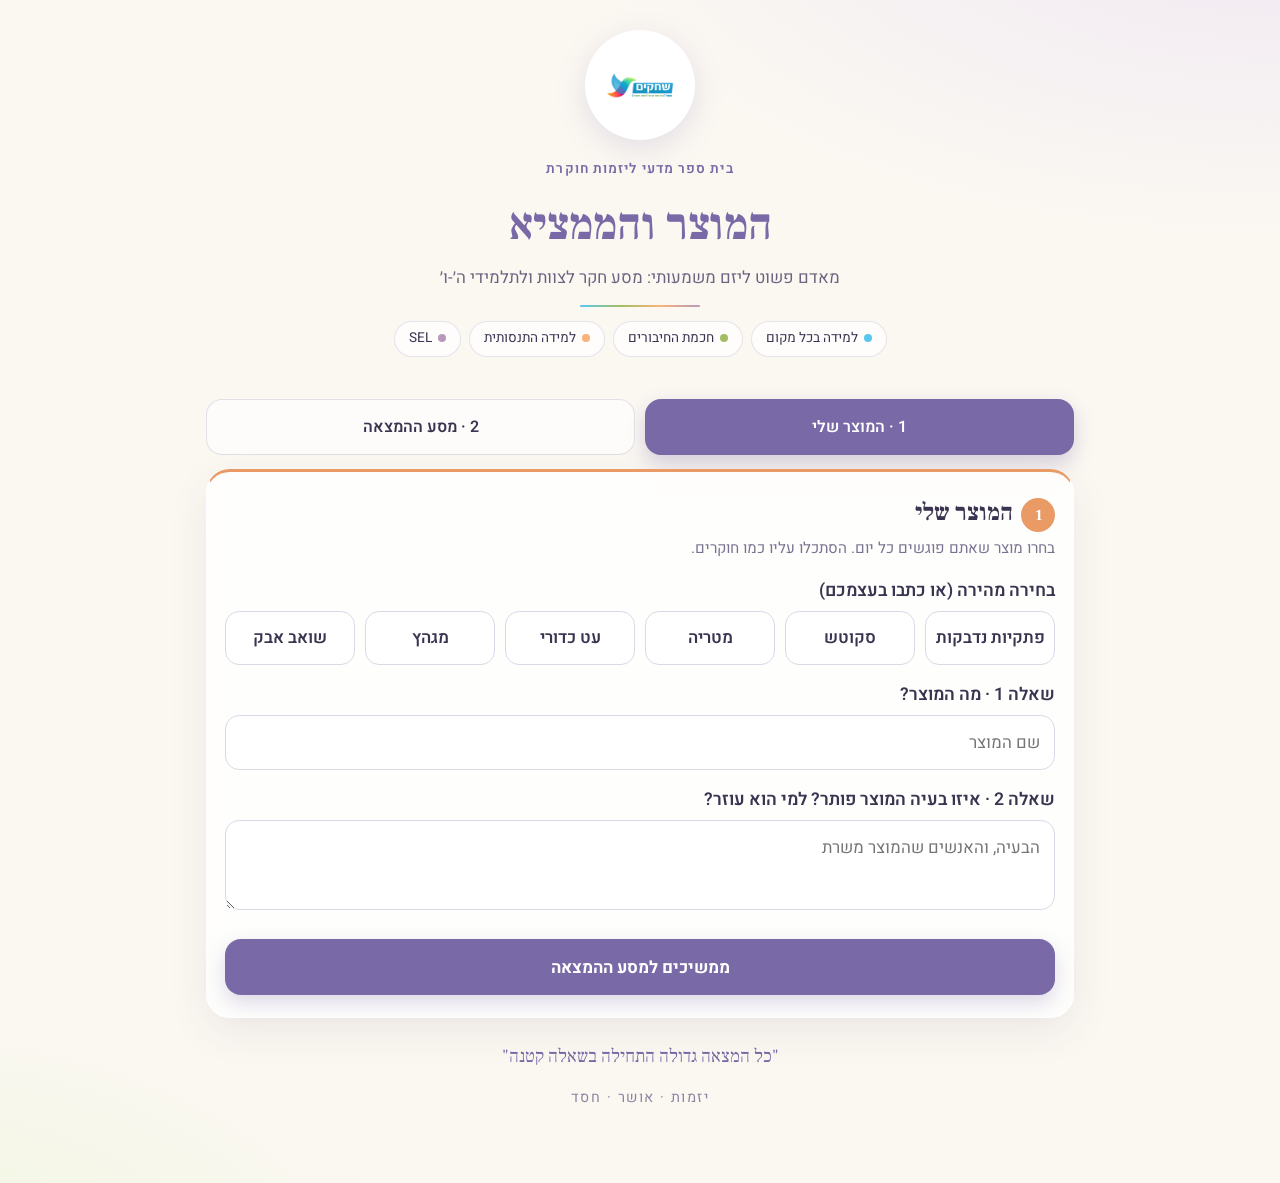
==== shhakim-team/index.html @ 723c421c "Add mamtzi mini-app (staff + grades 5-6)" ====
<!doctype html><html lang="he" dir="rtl"><head><meta charset="utf-8"><meta name="viewport" content="width=device-width,initial-scale=1,viewport-fit=cover">
<title>המוצר והממציא | שחקים</title>
<link href="https://fonts.googleapis.com/css2?family=Heebo:wght@300;400;600;800&family=Frank+Ruhl+Libre:wght@500;700&display=swap" rel="stylesheet">
<style>
:root{--p:#7969A6;--p2:#B898BC;--g:#A3BD65;--g2:#D1E4A4;--o:#E99A65;--o2:#F9B379;--b:#5CAACB;--b2:#58C7EF;--ink:#3a3450;--bg:#FBF8F2}
*{box-sizing:border-box}html,body{margin:0;overflow-x:hidden}
body{font-family:Heebo,sans-serif;color:var(--ink);background:radial-gradient(1200px 600px at 100% -10%,#efe7f3 0,transparent 60%),radial-gradient(900px 500px at -10% 110%,#eef5dc 0,transparent 60%),var(--bg);min-height:100vh;line-height:1.6}
.wrap{max-width:760px;margin:auto;padding:20px 16px 60px}
header{text-align:center;padding:10px 0 6px}
header img{width:110px;height:110px;object-fit:contain;border-radius:50%;background:#fff;box-shadow:0 8px 30px rgba(121,105,166,.18);padding:6px}
.tag{font-size:.85rem;letter-spacing:.08em;color:var(--p);margin-top:10px;font-weight:600}
h1{font-family:'Frank Ruhl Libre',serif;font-size:clamp(1.9rem,6vw,2.8rem);margin:.2em 0 0;color:var(--p)}
.sub{font-size:1.05rem;color:#6b6480;margin:.2em 0 .8em}
.line{height:2px;width:120px;margin:10px auto;background:linear-gradient(90deg,var(--b2),var(--g),var(--o2),var(--p2));border-radius:2px}
.compass{display:flex;flex-wrap:wrap;gap:8px;justify-content:center;margin:14px 0}
.chip{font-size:.85rem;padding:6px 14px;border-radius:999px;background:rgba(255,255,255,.7);border:1px solid rgba(121,105,166,.18)}
.chip i{display:inline-block;width:8px;height:8px;border-radius:50%;margin-left:6px}
.steps{display:flex;gap:10px;margin:22px 0 14px}
.steps button{flex:1;min-height:56px;border-radius:16px;border:1px solid rgba(121,105,166,.2);background:rgba(255,255,255,.6);font:600 1rem Heebo;color:var(--ink);cursor:pointer}
.steps button.on{background:var(--p);color:#fff;box-shadow:0 8px 20px rgba(121,105,166,.3)}
.card{background:rgba(255,255,255,.78);backdrop-filter:blur(10px);border:1px solid rgba(255,255,255,.9);border-radius:24px;padding:22px 18px;box-shadow:0 14px 40px rgba(58,52,80,.08);margin-bottom:18px;border-top:3px solid var(--acc,var(--p2))}
.card h2{font-family:'Frank Ruhl Libre',serif;margin:0 0 4px;font-size:1.5rem}
.num{display:inline-grid;place-items:center;width:34px;height:34px;border-radius:50%;background:var(--acc);color:#fff;font-weight:800;margin-left:8px;font-size:.95rem}
.hint{color:#7a7390;font-size:.95rem;margin:0 0 14px}
label{display:block;font-weight:600;margin:16px 0 6px}
input,textarea{width:100%;font:1.05rem Heebo;padding:14px;border-radius:14px;border:1px solid #ddd6e6;background:#fff;color:var(--ink);min-height:52px}
textarea{min-height:90px;resize:vertical}
input:focus,textarea:focus{outline:none;border-color:var(--p);box-shadow:0 0 0 4px rgba(121,105,166,.15)}
.yn{display:flex;gap:10px}.yn button,.opts button{flex:1;min-height:54px;border-radius:14px;border:1px solid #ddd6e6;background:#fff;font:600 1.05rem Heebo;cursor:pointer;color:var(--ink)}
.yn button.on,.opts button.on{background:var(--acc);color:#fff;border-color:transparent}
.opts{display:grid;grid-template-columns:repeat(auto-fit,minmax(130px,1fr));gap:10px}
.stage{display:flex;gap:10px;align-items:center;margin-bottom:10px}.stage b{flex:0 0 38px;height:38px;display:grid;place-items:center;border-radius:50%;background:var(--g2);color:#4d6020}
.nav{display:flex;gap:10px;margin-top:20px}
.btn{flex:1;min-height:56px;border:0;border-radius:16px;font:700 1.05rem Heebo;cursor:pointer;background:var(--p);color:#fff;box-shadow:0 8px 20px rgba(121,105,166,.25)}
.btn.ghost{background:#fff;color:var(--p);border:1px solid var(--p2);box-shadow:none}
.hide{display:none}
.sum p{margin:6px 0}.sum strong{color:var(--p)}
.quote{text-align:center;font-family:'Frank Ruhl Libre',serif;color:var(--p);font-size:1.15rem;margin:24px 0 0}
.values{text-align:center;color:#8a83a0;font-size:.9rem;letter-spacing:.1em}
.done{text-align:center;color:var(--g);font-weight:700;min-height:1.4em}
@media(min-width:900px){.wrap{max-width:900px}body{font-size:1.1rem}}
</style></head><body><div class="wrap">
<header><img src="assets/logo.jpg" alt="לוגו בית ספר שחקים">
<div class="tag">בית ספר מדעי ליזמות חוקרת</div>
<h1>המוצר והממציא</h1><div class="sub">מאדם פשוט ליזם משמעותי: מסע חקר לצוות ולתלמידי ה׳-ו׳</div><div class="line"></div>
<div class="compass"><span class="chip"><i style="background:var(--b2)"></i>למידה בכל מקום</span><span class="chip"><i style="background:var(--g)"></i>חכמת החיבורים</span><span class="chip"><i style="background:var(--o2)"></i>למידה התנסותית</span><span class="chip"><i style="background:var(--p2)"></i>SEL</span></div></header>
<div class="steps" role="tablist"><button id="t1" class="on" onclick="go(1)">1 · המוצר שלי</button><button id="t2" onclick="go(2)">2 · מסע ההמצאה</button></div>

<section id="s1" class="card" style="--acc:var(--o)">
<h2><span class="num">1</span>המוצר שלי</h2><p class="hint">בחרו מוצר שאתם פוגשים כל יום. הסתכלו עליו כמו חוקרים.</p>
<label>בחירה מהירה (או כתבו בעצמכם)</label>
<div class="opts" id="opts"></div>
<label for="q1">שאלה 1 · מה המוצר?</label><input id="q1" placeholder="שם המוצר">
<label for="q2">שאלה 2 · איזו בעיה המוצר פותר? למי הוא עוזר?</label><textarea id="q2" placeholder="הבעיה, והאנשים שהמוצר משרת"></textarea>
<div class="nav"><button class="btn" onclick="go(2)">ממשיכים למסע ההמצאה</button></div></section>

<section id="s2" class="card hide" style="--acc:var(--b)">
<h2><span class="num">2</span>מסע ההמצאה</h2><p class="hint">כל מוצר הוא סיפור של אדם, סקרנות והתמדה.</p>
<h3 style="margin:14px 0 0;color:var(--b)">שאלה 3 · חקר על היזם</h3>
<label for="q3a">שם היזם</label><input id="q3a" placeholder="שם היזם">
<label for="q3b">מה הביא אותו להמצאת המוצר?</label><textarea id="q3b" placeholder="מה הוא ראה? מה היה חסר לו?"></textarea>
<h3 style="margin:22px 0 0;color:var(--b)">שאלה 4 · הניסוי והפיתוח</h3>
<label>האם ההמצאה הומצאה מיד באופן מושלם?</label>
<div class="yn" id="yn"><button data-v="כן">כן</button><button data-v="לא">לא</button></div>
<label>מה השלבים שעשה היזם עד להמצאת המוצר המושלם?</label>
<div class="stage"><b>1</b><input id="st1" placeholder="שלב ראשון"></div>
<div class="stage"><b>2</b><input id="st2" placeholder="שלב שני"></div>
<div class="stage"><b>3</b><input id="st3" placeholder="שלב שלישי"></div>
<div class="nav"><button class="btn ghost" onclick="go(1)">חזרה</button><button class="btn" onclick="finish()">לסיכום</button></div></section>

<section id="s3" class="card hide sum" style="--acc:var(--g)">
<h2><span class="num">✓</span>כרטיס המוצר והממציא</h2><div id="sumBody"></div>
<div class="nav"><button class="btn ghost" onclick="go(2)">עריכה</button><button class="btn" onclick="copySum()">העתקה לשיתוף</button></div>
<div class="done" id="msg"></div>
<div class="nav"><button class="btn ghost" onclick="resetAll()">מוצר חדש</button></div></section>

<p class="quote">"כל המצאה גדולה התחילה בשאלה קטנה"</p><p class="values">יזמות · אושר · חסד</p>
</div><script>
const ids=['q1','q2','q3a','q3b','st1','st2','st3'],K='shhakim-mamtzi';let st=JSON.parse(localStorage.getItem(K)||'{}');
const prods=['פתקיות נדבקות','סקוטש','מטריה','עט כדורי','מגהץ','שואב אבק'];
const o=document.getElementById('opts');prods.forEach(p=>{const b=document.createElement('button');b.textContent=p;b.onclick=()=>{q1.value=p;save();mark()};o.appendChild(b)});
function mark(){[...o.children].forEach(b=>b.classList.toggle('on',b.textContent===q1.value));[...yn.children].forEach(b=>b.classList.toggle('on',b.dataset.v===st.yn))}
ids.forEach(i=>{const e=document.getElementById(i);e.value=st[i]||'';e.oninput=()=>{save();mark()}});
[...yn.children].forEach(b=>b.onclick=()=>{st.yn=b.dataset.v;save();mark()});
function save(){ids.forEach(i=>st[i]=document.getElementById(i).value.trim());localStorage.setItem(K,JSON.stringify(st))}
function go(n){[1,2,3].forEach(i=>document.getElementById('s'+i).classList.toggle('hide',i!==n));t1.classList.toggle('on',n==1);t2.classList.toggle('on',n>=2);scrollTo({top:document.querySelector('.steps').offsetTop-10,behavior:'smooth'})}
const v=x=>x||'...';
function text(){save();return `המוצר: ${v(st.q1)}\nהבעיה שהוא פותר: ${v(st.q2)}\nשם היזם: ${v(st.q3a)}\nמה הביא אותו להמצאה: ${v(st.q3b)}\nהאם הומצא מיד באופן מושלם: ${v(st.yn)}\nשלבי הפיתוח: 1. ${v(st.st1)}  2. ${v(st.st2)}  3. ${v(st.st3)}`}
function finish(){const e=s=>String(s).replace(/[&<>]/g,c=>({'&':'&amp;','<':'&lt;','>':'&gt;'}[c]));sumBody.innerHTML=text().split('\n').map(l=>{const[a,...b]=l.split(':');return `<p><strong>${e(a)}:</strong>${e(b.join(':'))}</p>`}).join('')+(st.yn==='לא'?'<p class="hint">בדיוק כך: יזמות חוקרת היא ניסוי, טעייה ושיפור.</p>':'');go(3)}
function copySum(){navigator.clipboard.writeText('המוצר והממציא | שחקים\n'+text()).then(()=>msg.textContent='הועתק. אפשר להדביק בקבוצת הצוות')}
function resetAll(){if(confirm('להתחיל מוצר חדש?')){st={};localStorage.removeItem(K);ids.forEach(i=>document.getElementById(i).value='');mark();go(1)}}
mark();
</script></body></html>
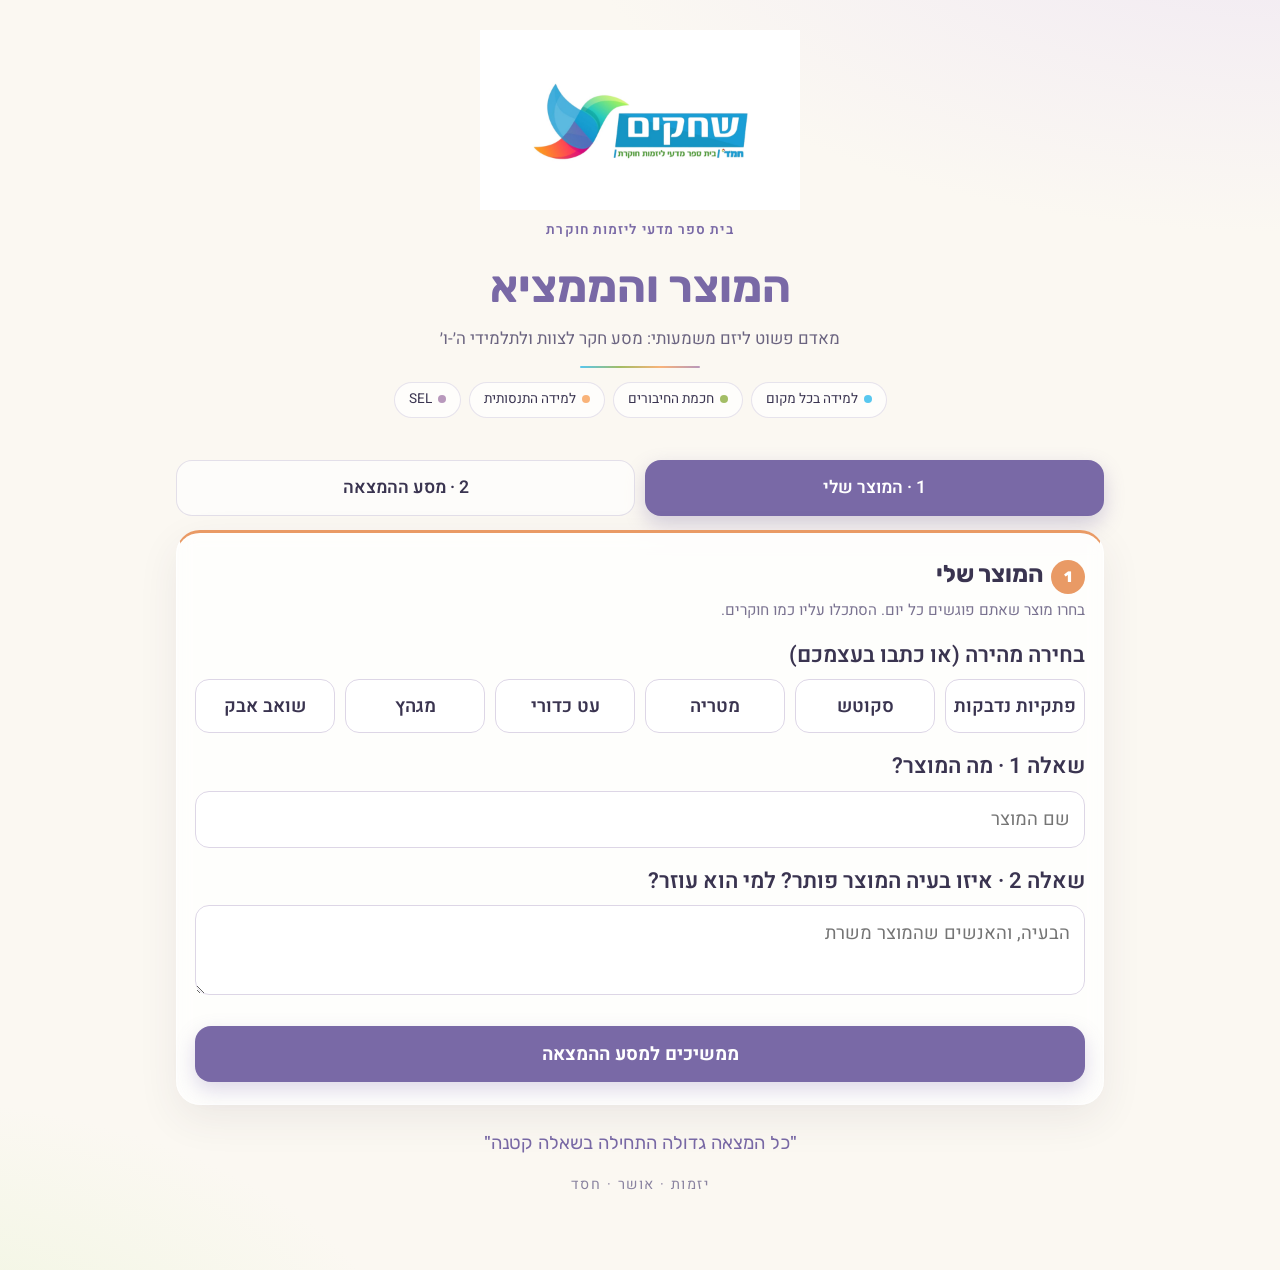
==== commit d1106215: "Mamtzi: bigger logo no circle, larger text, Rubik" ====
--- a/shhakim-team/index.html
+++ b/shhakim-team/index.html
@@ -1,44 +1,44 @@
 <!doctype html><html lang="he" dir="rtl"><head><meta charset="utf-8"><meta name="viewport" content="width=device-width,initial-scale=1,viewport-fit=cover">
 <title>המוצר והממציא | שחקים</title>
-<link href="https://fonts.googleapis.com/css2?family=Heebo:wght@300;400;600;800&family=Frank+Ruhl+Libre:wght@500;700&display=swap" rel="stylesheet">
+<link href="https://fonts.googleapis.com/css2?family=Rubik:wght@400;500;700;800&family=Heebo:wght@400;600;800&display=swap" rel="stylesheet">
 <style>
 :root{--p:#7969A6;--p2:#B898BC;--g:#A3BD65;--g2:#D1E4A4;--o:#E99A65;--o2:#F9B379;--b:#5CAACB;--b2:#58C7EF;--ink:#3a3450;--bg:#FBF8F2}
 *{box-sizing:border-box}html,body{margin:0;overflow-x:hidden}
-body{font-family:Heebo,sans-serif;color:var(--ink);background:radial-gradient(1200px 600px at 100% -10%,#efe7f3 0,transparent 60%),radial-gradient(900px 500px at -10% 110%,#eef5dc 0,transparent 60%),var(--bg);min-height:100vh;line-height:1.6}
+body{font-family:Heebo,sans-serif;font-size:19px;color:var(--ink);background:radial-gradient(1200px 600px at 100% -10%,#efe7f3 0,transparent 60%),radial-gradient(900px 500px at -10% 110%,#eef5dc 0,transparent 60%),var(--bg);min-height:100vh;line-height:1.6}
 .wrap{max-width:760px;margin:auto;padding:20px 16px 60px}
 header{text-align:center;padding:10px 0 6px}
-header img{width:110px;height:110px;object-fit:contain;border-radius:50%;background:#fff;box-shadow:0 8px 30px rgba(121,105,166,.18);padding:6px}
+header img{width:min(320px,80vw);height:auto;display:block;margin:0 auto;object-fit:contain}
 .tag{font-size:.85rem;letter-spacing:.08em;color:var(--p);margin-top:10px;font-weight:600}
-h1{font-family:'Frank Ruhl Libre',serif;font-size:clamp(1.9rem,6vw,2.8rem);margin:.2em 0 0;color:var(--p)}
+h1{font-family:Rubik,sans-serif;font-size:clamp(1.9rem,6vw,2.8rem);margin:.2em 0 0;color:var(--p)}
 .sub{font-size:1.05rem;color:#6b6480;margin:.2em 0 .8em}
 .line{height:2px;width:120px;margin:10px auto;background:linear-gradient(90deg,var(--b2),var(--g),var(--o2),var(--p2));border-radius:2px}
 .compass{display:flex;flex-wrap:wrap;gap:8px;justify-content:center;margin:14px 0}
 .chip{font-size:.85rem;padding:6px 14px;border-radius:999px;background:rgba(255,255,255,.7);border:1px solid rgba(121,105,166,.18)}
 .chip i{display:inline-block;width:8px;height:8px;border-radius:50%;margin-left:6px}
 .steps{display:flex;gap:10px;margin:22px 0 14px}
-.steps button{flex:1;min-height:56px;border-radius:16px;border:1px solid rgba(121,105,166,.2);background:rgba(255,255,255,.6);font:600 1rem Heebo;color:var(--ink);cursor:pointer}
+.steps button{flex:1;min-height:56px;border-radius:16px;border:1px solid rgba(121,105,166,.2);background:rgba(255,255,255,.6);font:600 1.1rem Heebo;color:var(--ink);cursor:pointer}
 .steps button.on{background:var(--p);color:#fff;box-shadow:0 8px 20px rgba(121,105,166,.3)}
 .card{background:rgba(255,255,255,.78);backdrop-filter:blur(10px);border:1px solid rgba(255,255,255,.9);border-radius:24px;padding:22px 18px;box-shadow:0 14px 40px rgba(58,52,80,.08);margin-bottom:18px;border-top:3px solid var(--acc,var(--p2))}
-.card h2{font-family:'Frank Ruhl Libre',serif;margin:0 0 4px;font-size:1.5rem}
+.card h2{font-family:Rubik,sans-serif;margin:0 0 4px;font-size:1.5rem}
 .num{display:inline-grid;place-items:center;width:34px;height:34px;border-radius:50%;background:var(--acc);color:#fff;font-weight:800;margin-left:8px;font-size:.95rem}
 .hint{color:#7a7390;font-size:.95rem;margin:0 0 14px}
 label{display:block;font-weight:600;margin:16px 0 6px}
-input,textarea{width:100%;font:1.05rem Heebo;padding:14px;border-radius:14px;border:1px solid #ddd6e6;background:#fff;color:var(--ink);min-height:52px}
+input,textarea{width:100%;font:1.15rem Heebo;padding:14px;border-radius:14px;border:1px solid #ddd6e6;background:#fff;color:var(--ink);min-height:52px}
 textarea{min-height:90px;resize:vertical}
 input:focus,textarea:focus{outline:none;border-color:var(--p);box-shadow:0 0 0 4px rgba(121,105,166,.15)}
-.yn{display:flex;gap:10px}.yn button,.opts button{flex:1;min-height:54px;border-radius:14px;border:1px solid #ddd6e6;background:#fff;font:600 1.05rem Heebo;cursor:pointer;color:var(--ink)}
+.yn{display:flex;gap:10px}.yn button,.opts button{flex:1;min-height:54px;border-radius:14px;border:1px solid #ddd6e6;background:#fff;font:600 1.15rem Heebo;cursor:pointer;color:var(--ink)}
 .yn button.on,.opts button.on{background:var(--acc);color:#fff;border-color:transparent}
 .opts{display:grid;grid-template-columns:repeat(auto-fit,minmax(130px,1fr));gap:10px}
 .stage{display:flex;gap:10px;align-items:center;margin-bottom:10px}.stage b{flex:0 0 38px;height:38px;display:grid;place-items:center;border-radius:50%;background:var(--g2);color:#4d6020}
 .nav{display:flex;gap:10px;margin-top:20px}
-.btn{flex:1;min-height:56px;border:0;border-radius:16px;font:700 1.05rem Heebo;cursor:pointer;background:var(--p);color:#fff;box-shadow:0 8px 20px rgba(121,105,166,.25)}
+.btn{flex:1;min-height:56px;border:0;border-radius:16px;font:700 1.15rem Heebo;cursor:pointer;background:var(--p);color:#fff;box-shadow:0 8px 20px rgba(121,105,166,.25)}
 .btn.ghost{background:#fff;color:var(--p);border:1px solid var(--p2);box-shadow:none}
 .hide{display:none}
 .sum p{margin:6px 0}.sum strong{color:var(--p)}
-.quote{text-align:center;font-family:'Frank Ruhl Libre',serif;color:var(--p);font-size:1.15rem;margin:24px 0 0}
+.quote{text-align:center;font-family:Rubik,sans-serif;color:var(--p);font-size:1.15rem;margin:24px 0 0}
 .values{text-align:center;color:#8a83a0;font-size:.9rem;letter-spacing:.1em}
 .done{text-align:center;color:var(--g);font-weight:700;min-height:1.4em}
-@media(min-width:900px){.wrap{max-width:900px}body{font-size:1.1rem}}
+@media(min-width:900px){.wrap{max-width:960px}body{font-size:22px}}
 </style></head><body><div class="wrap">
 <header><img src="assets/logo.jpg" alt="לוגו בית ספר שחקים">
 <div class="tag">בית ספר מדעי ליזמות חוקרת</div>
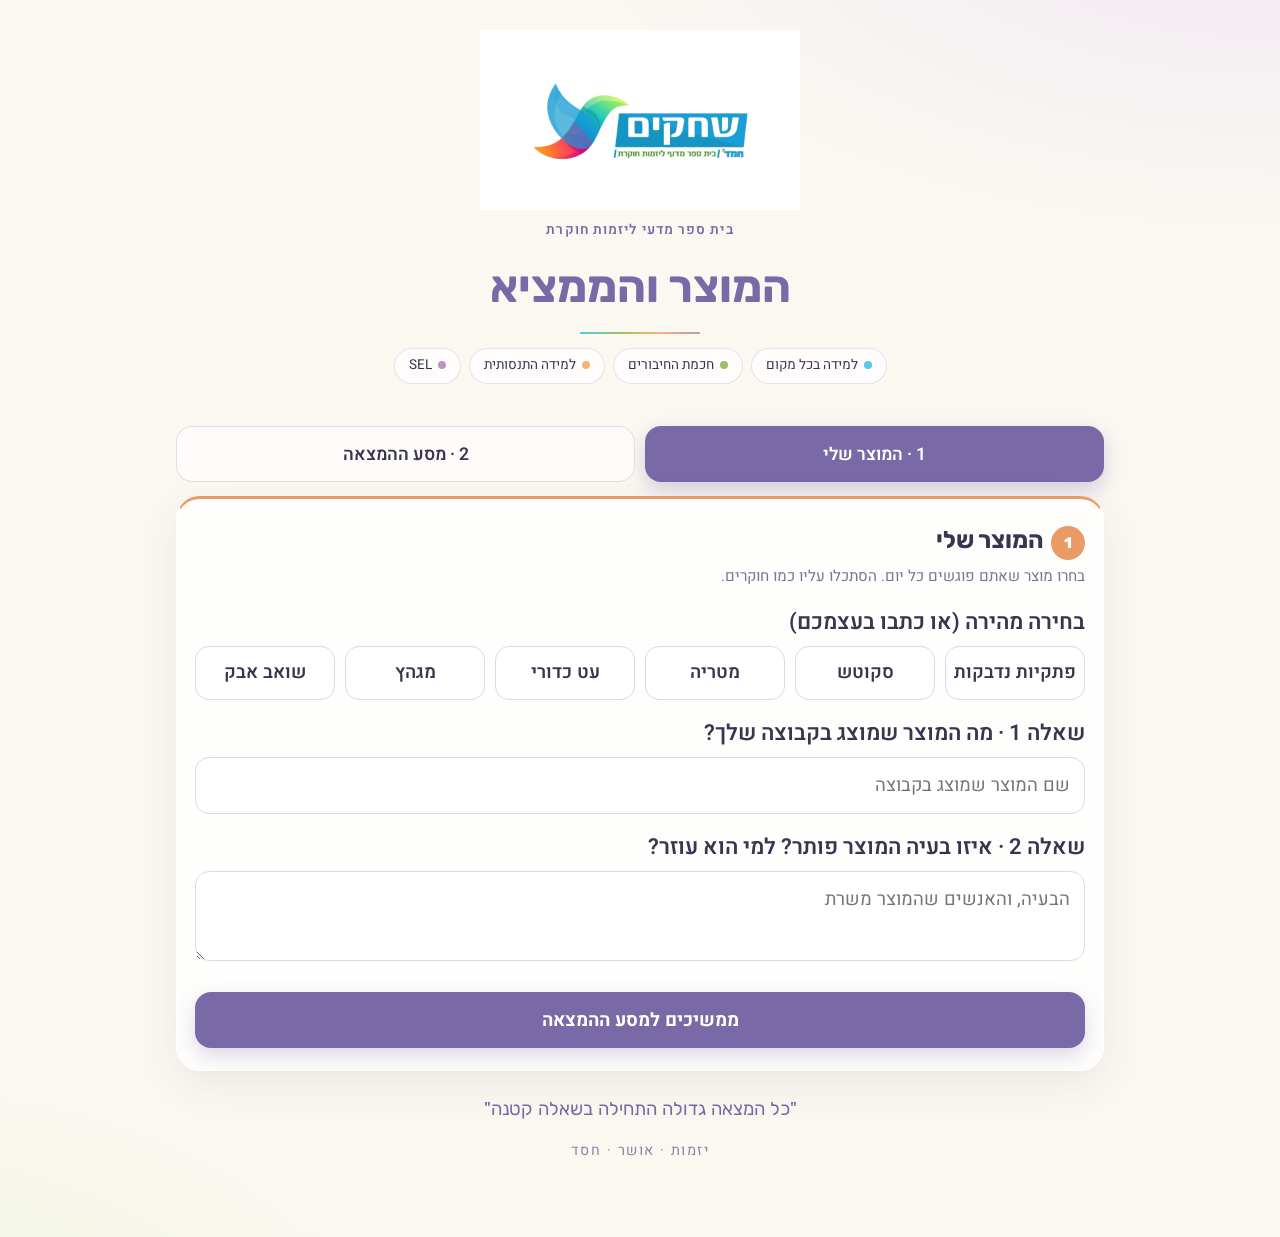
==== commit 4a3232c1: "Mamtzi: group product question, remove audience subtitle" ====
--- a/shhakim-team/index.html
+++ b/shhakim-team/index.html
@@ -42,7 +42,7 @@
 </style></head><body><div class="wrap">
 <header><img src="assets/logo.jpg" alt="לוגו בית ספר שחקים">
 <div class="tag">בית ספר מדעי ליזמות חוקרת</div>
-<h1>המוצר והממציא</h1><div class="sub">מאדם פשוט ליזם משמעותי: מסע חקר לצוות ולתלמידי ה׳-ו׳</div><div class="line"></div>
+<h1>המוצר והממציא</h1><div class="line"></div>
 <div class="compass"><span class="chip"><i style="background:var(--b2)"></i>למידה בכל מקום</span><span class="chip"><i style="background:var(--g)"></i>חכמת החיבורים</span><span class="chip"><i style="background:var(--o2)"></i>למידה התנסותית</span><span class="chip"><i style="background:var(--p2)"></i>SEL</span></div></header>
 <div class="steps" role="tablist"><button id="t1" class="on" onclick="go(1)">1 · המוצר שלי</button><button id="t2" onclick="go(2)">2 · מסע ההמצאה</button></div>
 
@@ -50,7 +50,7 @@
 <h2><span class="num">1</span>המוצר שלי</h2><p class="hint">בחרו מוצר שאתם פוגשים כל יום. הסתכלו עליו כמו חוקרים.</p>
 <label>בחירה מהירה (או כתבו בעצמכם)</label>
 <div class="opts" id="opts"></div>
-<label for="q1">שאלה 1 · מה המוצר?</label><input id="q1" placeholder="שם המוצר">
+<label for="q1">שאלה 1 · מה המוצר שמוצג בקבוצה שלך?</label><input id="q1" placeholder="שם המוצר שמוצג בקבוצה">
 <label for="q2">שאלה 2 · איזו בעיה המוצר פותר? למי הוא עוזר?</label><textarea id="q2" placeholder="הבעיה, והאנשים שהמוצר משרת"></textarea>
 <div class="nav"><button class="btn" onclick="go(2)">ממשיכים למסע ההמצאה</button></div></section>
 
@@ -85,7 +85,7 @@
 function save(){ids.forEach(i=>st[i]=document.getElementById(i).value.trim());localStorage.setItem(K,JSON.stringify(st))}
 function go(n){[1,2,3].forEach(i=>document.getElementById('s'+i).classList.toggle('hide',i!==n));t1.classList.toggle('on',n==1);t2.classList.toggle('on',n>=2);scrollTo({top:document.querySelector('.steps').offsetTop-10,behavior:'smooth'})}
 const v=x=>x||'...';
-function text(){save();return `המוצר: ${v(st.q1)}\nהבעיה שהוא פותר: ${v(st.q2)}\nשם היזם: ${v(st.q3a)}\nמה הביא אותו להמצאה: ${v(st.q3b)}\nהאם הומצא מיד באופן מושלם: ${v(st.yn)}\nשלבי הפיתוח: 1. ${v(st.st1)}  2. ${v(st.st2)}  3. ${v(st.st3)}`}
+function text(){save();return `המוצר שמוצג בקבוצה שלי: ${v(st.q1)}\nהבעיה שהוא פותר: ${v(st.q2)}\nשם היזם: ${v(st.q3a)}\nמה הביא אותו להמצאה: ${v(st.q3b)}\nהאם הומצא מיד באופן מושלם: ${v(st.yn)}\nשלבי הפיתוח: 1. ${v(st.st1)}  2. ${v(st.st2)}  3. ${v(st.st3)}`}
 function finish(){const e=s=>String(s).replace(/[&<>]/g,c=>({'&':'&amp;','<':'&lt;','>':'&gt;'}[c]));sumBody.innerHTML=text().split('\n').map(l=>{const[a,...b]=l.split(':');return `<p><strong>${e(a)}:</strong>${e(b.join(':'))}</p>`}).join('')+(st.yn==='לא'?'<p class="hint">בדיוק כך: יזמות חוקרת היא ניסוי, טעייה ושיפור.</p>':'');go(3)}
 function copySum(){navigator.clipboard.writeText('המוצר והממציא | שחקים\n'+text()).then(()=>msg.textContent='הועתק. אפשר להדביק בקבוצת הצוות')}
 function resetAll(){if(confirm('להתחיל מוצר חדש?')){st={};localStorage.removeItem(K);ids.forEach(i=>document.getElementById(i).value='');mark();go(1)}}
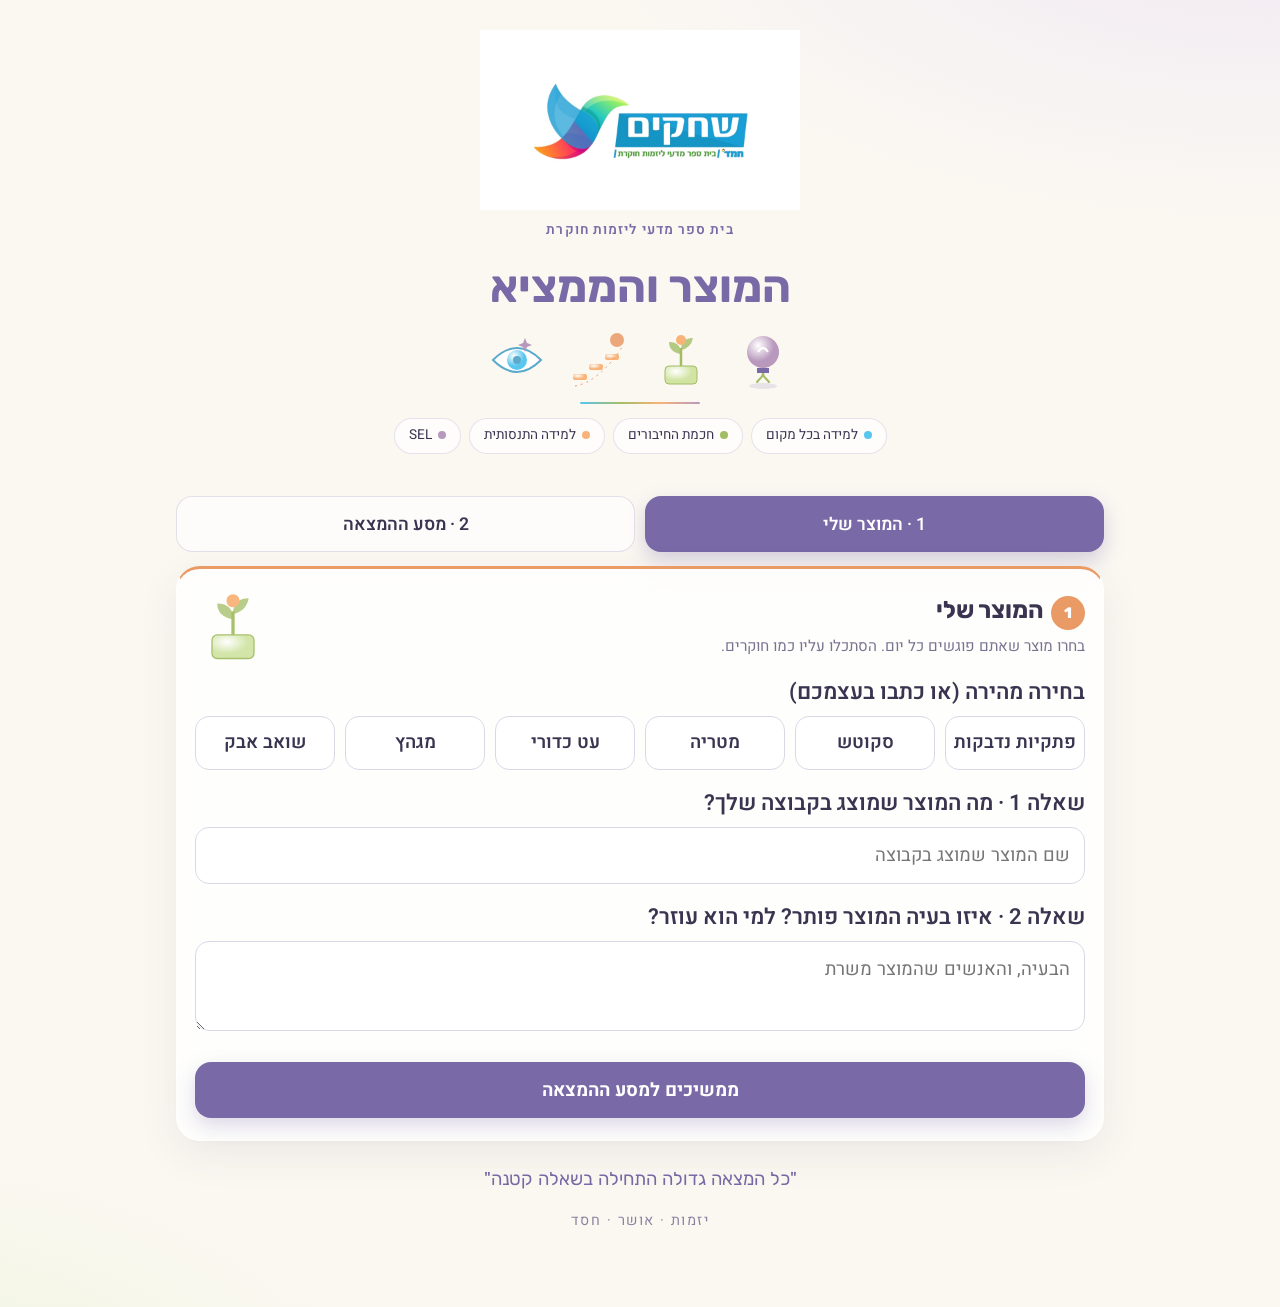
==== commit c8ba3b83: "Mamtzi: surreal brand icons, group question, no subtitle" ====
--- a/shhakim-team/index.html
+++ b/shhakim-team/index.html
@@ -39,15 +39,18 @@
 .values{text-align:center;color:#8a83a0;font-size:.9rem;letter-spacing:.1em}
 .done{text-align:center;color:var(--g);font-weight:700;min-height:1.4em}
 @media(min-width:900px){.wrap{max-width:960px}body{font-size:22px}}
+.deco{display:flex;justify-content:center;gap:18px;margin:6px 0 0}.deco svg{width:64px;height:64px;animation:fl 6s ease-in-out infinite}.deco svg:nth-child(2){animation-delay:-2s}.deco svg:nth-child(3){animation-delay:-4s}.deco svg:nth-child(4){animation-delay:-1s}
+@keyframes fl{50%{transform:translateY(-6px)}}.ico{float:left;width:84px;height:84px;margin:-6px 0 0 -4px;opacity:.95}
+@media(prefers-reduced-motion:reduce){.deco svg{animation:none}}
 </style></head><body><div class="wrap">
 <header><img src="assets/logo.jpg" alt="לוגו בית ספר שחקים">
 <div class="tag">בית ספר מדעי ליזמות חוקרת</div>
-<h1>המוצר והממציא</h1><div class="line"></div>
+<h1>המוצר והממציא</h1><div class="deco"><svg viewBox="0 0 64 64" aria-hidden="true"><defs><radialGradient id="gp" cx=".35" cy=".3"><stop offset="0" stop-color="#fff"/><stop offset="1" stop-color="#B898BC"/></radialGradient></defs><ellipse cx="32" cy="58" rx="14" ry="3" fill="#7969A6" opacity=".15"/><circle cx="32" cy="24" r="16" fill="url(#gp)"/><path d="M26 40h12v5H26z" fill="#7969A6"/><path d="M32 45c0 6-6 6-6 10M32 45c0 6 6 6 6 10" stroke="#A3BD65" stroke-width="2" fill="none"/><path d="M27 24q5-8 10 0" stroke="#fff" stroke-width="2" fill="none"/></svg><svg viewBox="0 0 64 64" aria-hidden="true"><defs><radialGradient id="gg" cx=".35" cy=".3"><stop offset="0" stop-color="#fff"/><stop offset="1" stop-color="#D1E4A4"/></radialGradient></defs><rect x="16" y="38" width="32" height="18" rx="4" fill="url(#gg)" stroke="#A3BD65"/><path d="M32 38V20" stroke="#A3BD65" stroke-width="2.5"/><path d="M32 26q-12-2-12-12q12 0 12 12M32 22q10-2 12-12q-12 0-12 12" fill="#A3BD65" opacity=".8"/><circle cx="32" cy="12" r="5" fill="#F9B379"/></svg><svg viewBox="0 0 64 64" aria-hidden="true"><defs><radialGradient id="go" cx=".35" cy=".3"><stop offset="0" stop-color="#fff"/><stop offset="1" stop-color="#F9B379"/></radialGradient></defs><rect x="6" y="46" width="14" height="6" rx="2" fill="url(#go)"/><rect x="22" y="36" width="14" height="6" rx="2" fill="url(#go)"/><rect x="38" y="26" width="14" height="6" rx="2" fill="url(#go)"/><circle cx="50" cy="12" r="7" fill="#E99A65" opacity=".85"/><path d="M8 58q24-4 48-40" stroke="#E99A65" stroke-dasharray="2 4" fill="none"/></svg><svg viewBox="0 0 64 64" aria-hidden="true"><defs><radialGradient id="gb" cx=".35" cy=".3"><stop offset="0" stop-color="#fff"/><stop offset="1" stop-color="#58C7EF"/></radialGradient></defs><path d="M8 32q24-24 48 0q-24 24-48 0z" fill="#fff" stroke="#5CAACB" stroke-width="2"/><circle cx="32" cy="32" r="10" fill="url(#gb)"/><circle cx="32" cy="32" r="4" fill="#5CAACB"/><path d="M40 10l2 5 5 2-5 2-2 5-2-5-5-2 5-2z" fill="#B898BC"/></svg></div><div class="line"></div>
 <div class="compass"><span class="chip"><i style="background:var(--b2)"></i>למידה בכל מקום</span><span class="chip"><i style="background:var(--g)"></i>חכמת החיבורים</span><span class="chip"><i style="background:var(--o2)"></i>למידה התנסותית</span><span class="chip"><i style="background:var(--p2)"></i>SEL</span></div></header>
 <div class="steps" role="tablist"><button id="t1" class="on" onclick="go(1)">1 · המוצר שלי</button><button id="t2" onclick="go(2)">2 · מסע ההמצאה</button></div>
 
 <section id="s1" class="card" style="--acc:var(--o)">
-<h2><span class="num">1</span>המוצר שלי</h2><p class="hint">בחרו מוצר שאתם פוגשים כל יום. הסתכלו עליו כמו חוקרים.</p>
+<svg class="ico" viewBox="0 0 64 64" aria-hidden="true"><defs><radialGradient id="gg2" cx=".35" cy=".3"><stop offset="0" stop-color="#fff"/><stop offset="1" stop-color="#D1E4A4"/></radialGradient></defs><rect x="16" y="38" width="32" height="18" rx="4" fill="url(#gg2)" stroke="#A3BD65"/><path d="M32 38V20" stroke="#A3BD65" stroke-width="2.5"/><path d="M32 26q-12-2-12-12q12 0 12 12M32 22q10-2 12-12q-12 0-12 12" fill="#A3BD65" opacity=".8"/><circle cx="32" cy="12" r="5" fill="#F9B379"/></svg><h2><span class="num">1</span>המוצר שלי</h2><p class="hint">בחרו מוצר שאתם פוגשים כל יום. הסתכלו עליו כמו חוקרים.</p>
 <label>בחירה מהירה (או כתבו בעצמכם)</label>
 <div class="opts" id="opts"></div>
 <label for="q1">שאלה 1 · מה המוצר שמוצג בקבוצה שלך?</label><input id="q1" placeholder="שם המוצר שמוצג בקבוצה">
@@ -55,7 +58,7 @@
 <div class="nav"><button class="btn" onclick="go(2)">ממשיכים למסע ההמצאה</button></div></section>
 
 <section id="s2" class="card hide" style="--acc:var(--b)">
-<h2><span class="num">2</span>מסע ההמצאה</h2><p class="hint">כל מוצר הוא סיפור של אדם, סקרנות והתמדה.</p>
+<svg class="ico" viewBox="0 0 64 64" aria-hidden="true"><defs><radialGradient id="go2" cx=".35" cy=".3"><stop offset="0" stop-color="#fff"/><stop offset="1" stop-color="#F9B379"/></radialGradient></defs><rect x="6" y="46" width="14" height="6" rx="2" fill="url(#go2)"/><rect x="22" y="36" width="14" height="6" rx="2" fill="url(#go2)"/><rect x="38" y="26" width="14" height="6" rx="2" fill="url(#go2)"/><circle cx="50" cy="12" r="7" fill="#E99A65" opacity=".85"/><path d="M8 58q24-4 48-40" stroke="#E99A65" stroke-dasharray="2 4" fill="none"/></svg><h2><span class="num">2</span>מסע ההמצאה</h2><p class="hint">כל מוצר הוא סיפור של אדם, סקרנות והתמדה.</p>
 <h3 style="margin:14px 0 0;color:var(--b)">שאלה 3 · חקר על היזם</h3>
 <label for="q3a">שם היזם</label><input id="q3a" placeholder="שם היזם">
 <label for="q3b">מה הביא אותו להמצאת המוצר?</label><textarea id="q3b" placeholder="מה הוא ראה? מה היה חסר לו?"></textarea>
